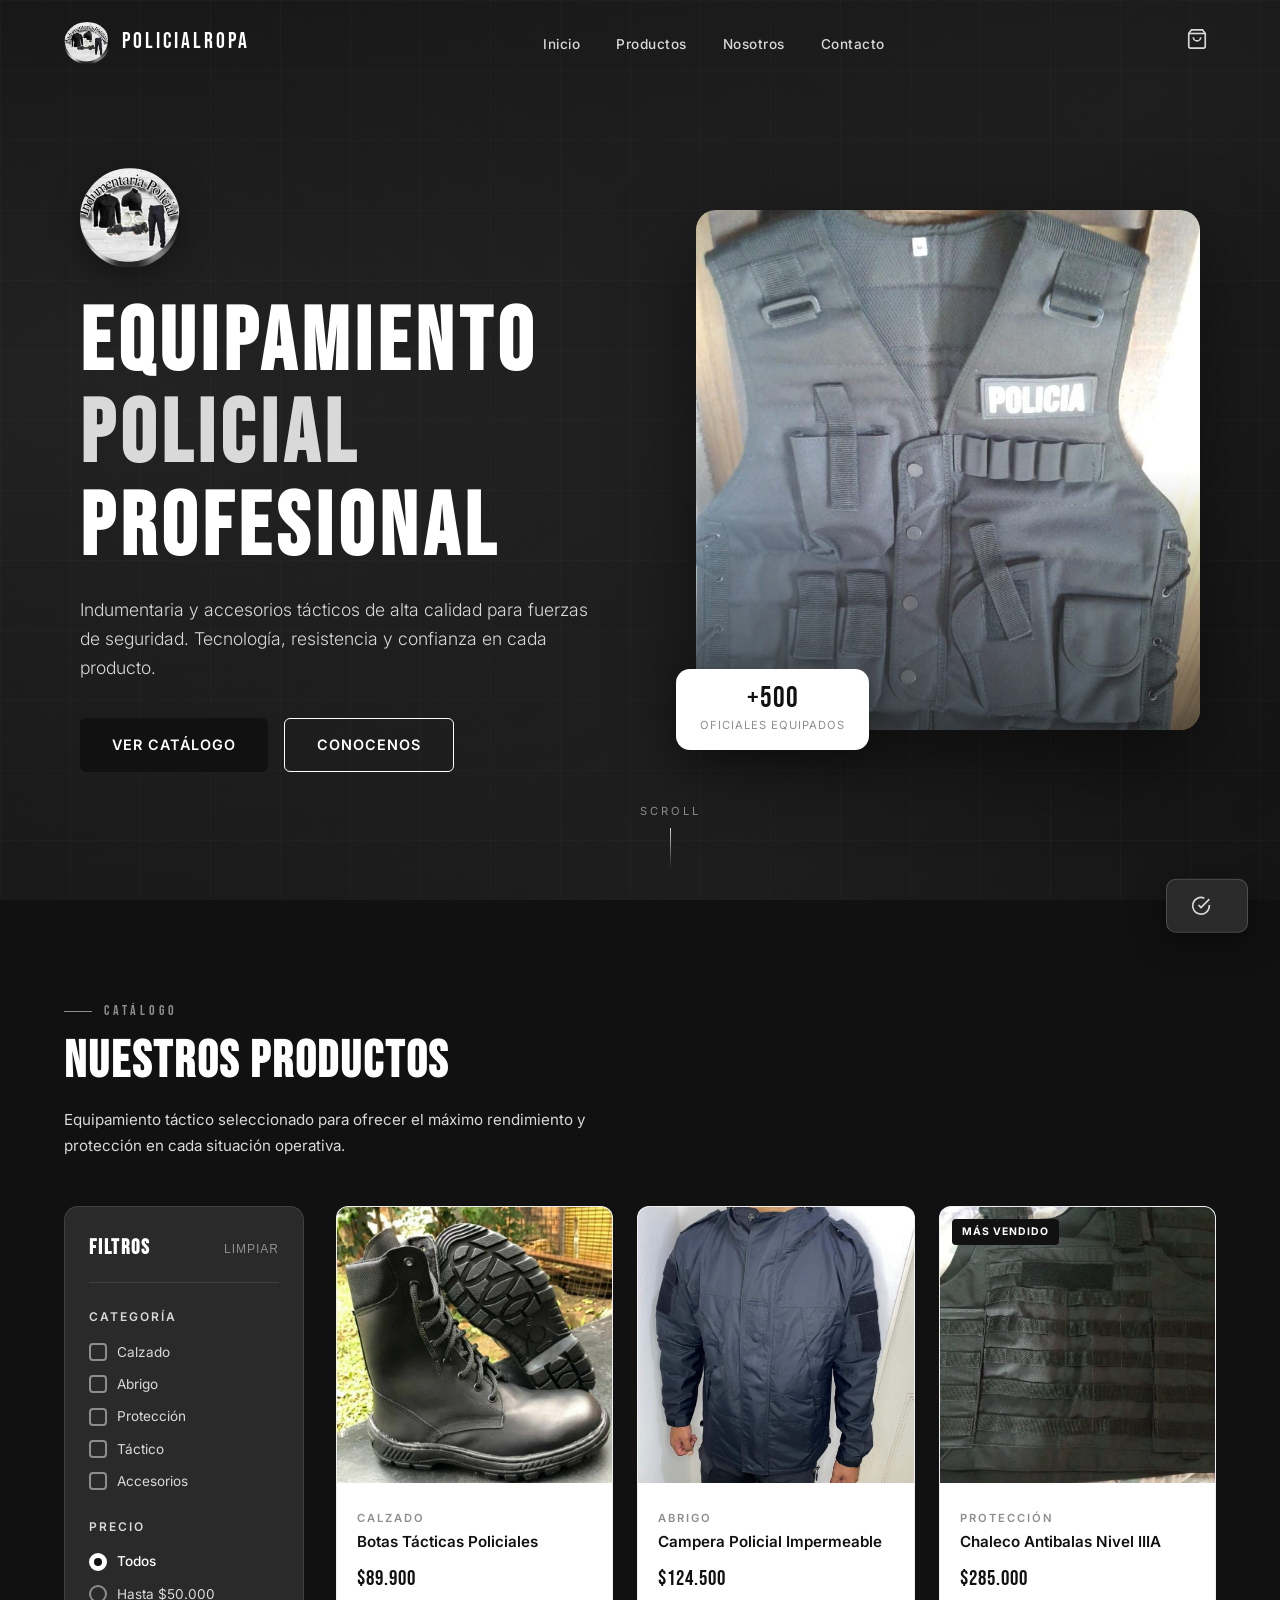
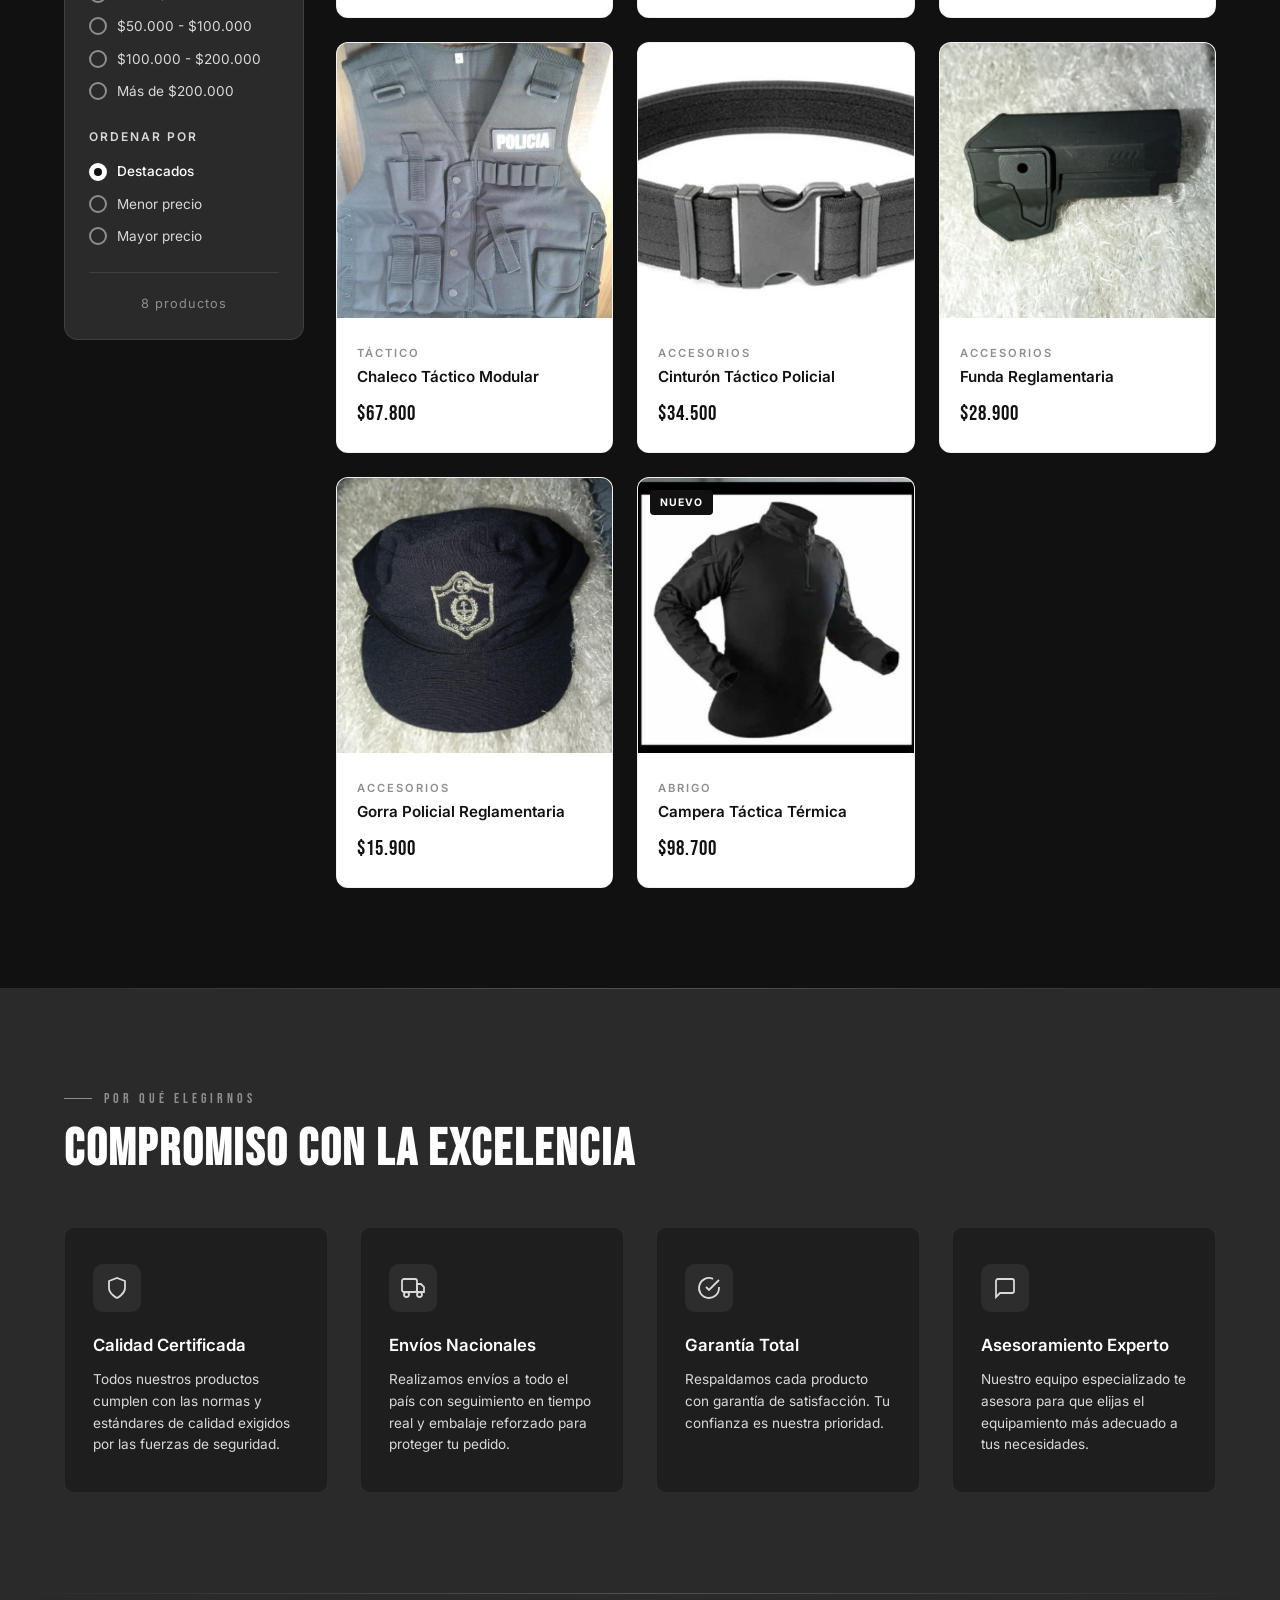
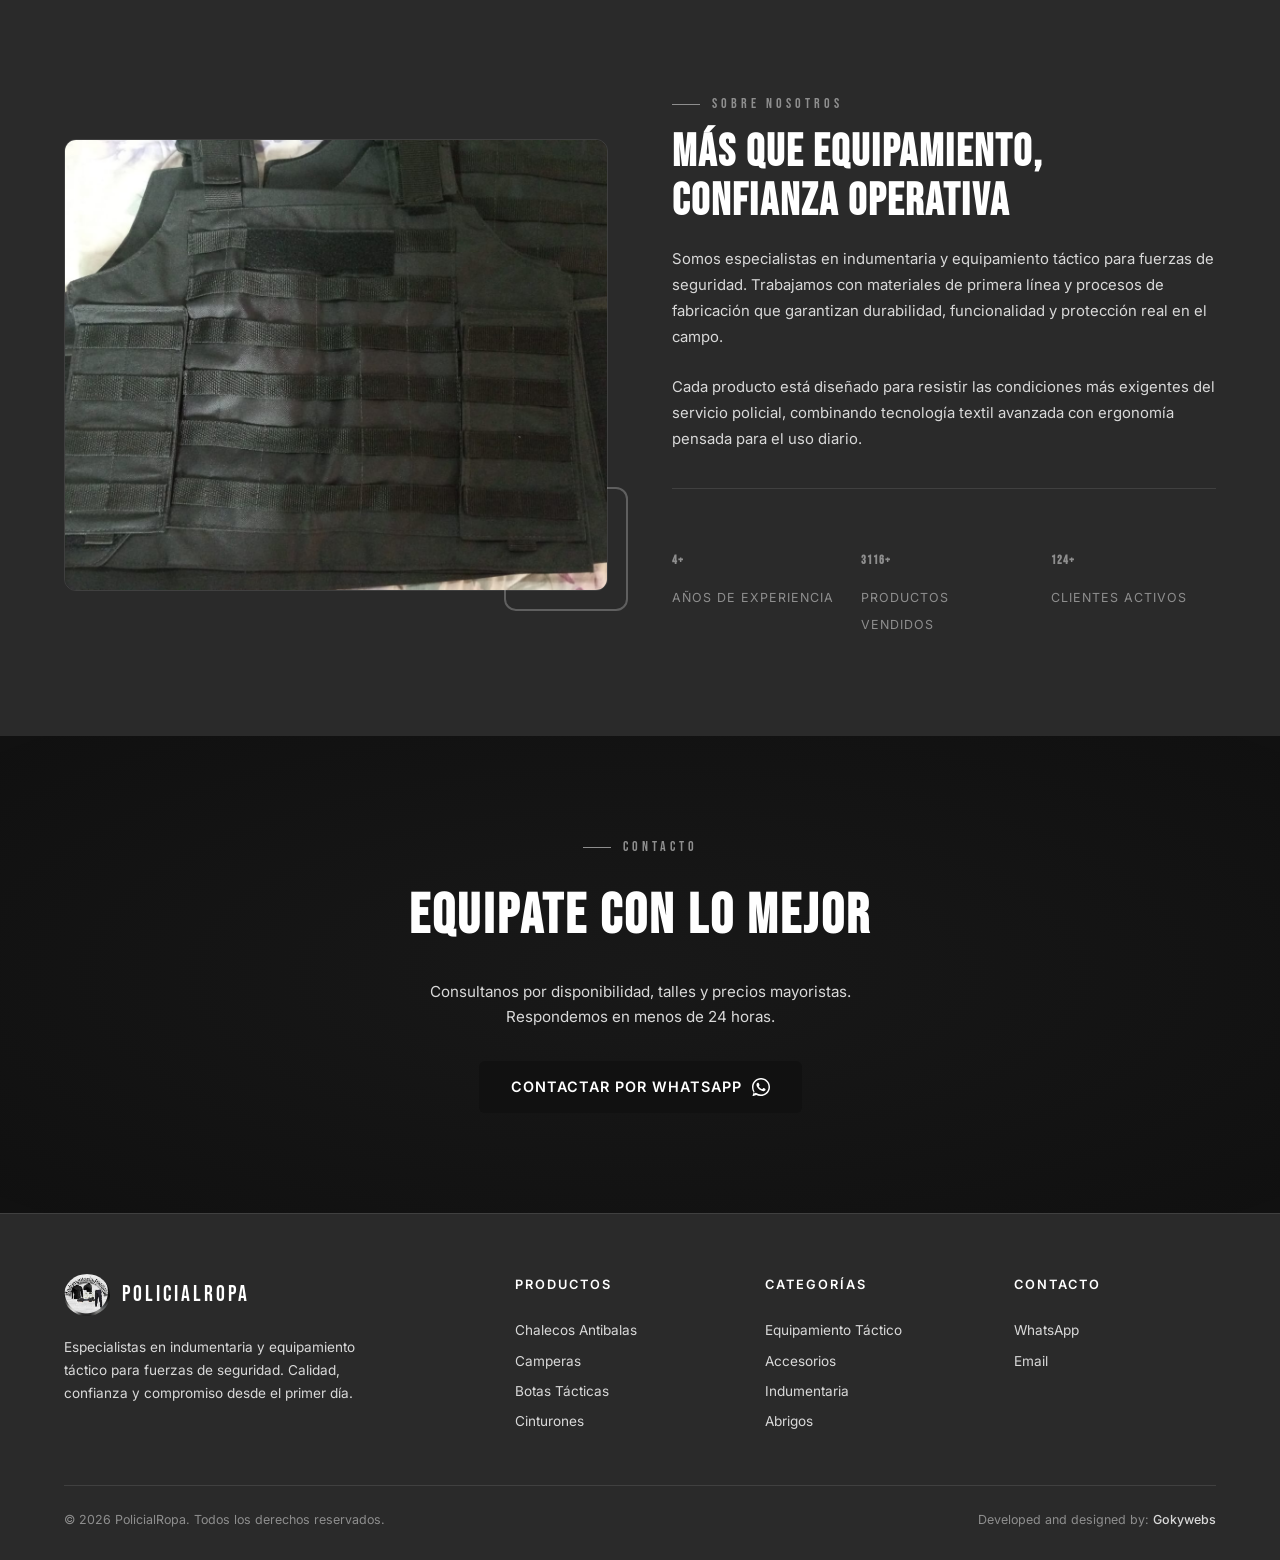
==== index.html @ df4959ad "first commit" ====
<!DOCTYPE html>
<html lang="es">
<head>
  <meta charset="UTF-8">
  <meta name="viewport" content="width=device-width, initial-scale=1.0">
  <meta name="description" content="Indumentaria policial y equipamiento táctico de alta calidad. Chalecos, camperas, botas, cinturones y accesorios para fuerzas de seguridad. Envíos a todo el país.">
  <meta name="keywords" content="indumentaria policial, equipamiento táctico, chaleco antibalas, campera policial, botas tácticas, uniforme policial, ropa policial, equipamiento de seguridad">
  <meta name="robots" content="index, follow">
  <meta property="og:title" content="PolicialRopa | Equipamiento Táctico Profesional">
  <meta property="og:description" content="Indumentaria y equipamiento táctico de alta calidad para fuerzas de seguridad. Chalecos, camperas, botas y accesorios.">
  <meta property="og:type" content="website">
  <meta property="og:image" content="images/logo.jpeg">
  <link rel="icon" type="image/jpeg" href="images/logo.jpeg">
  <title>PolicialRopa | Indumentaria y Equipamiento Táctico Policial</title>
  <link rel="stylesheet" href="css/styles.css">
  <script type="application/ld+json">
  {
    "@context": "https://schema.org",
    "@type": "Store",
    "name": "PolicialRopa",
    "description": "Venta de indumentaria policial y equipamiento táctico profesional",
    "url": "",
    "image": "images/logo.jpeg",
    "priceRange": "$$",
    "address": {
      "@type": "PostalAddress",
      "addressCountry": "AR"
    }
  }
  </script>
</head>
<body>

  <nav>
    <div class="container nav-inner">
      <a href="index.html" class="nav-logo">
        <img src="images/logo.jpeg" alt="PolicialRopa" width="42" height="42">
        <span>POLICIALROPA</span>
      </a>
      <ul class="nav-links">
        <li><a href="#inicio">Inicio</a></li>
        <li><a href="#productos">Productos</a></li>
        <li><a href="#nosotros">Nosotros</a></li>
        <li><a href="#contacto">Contacto</a></li>
      </ul>
      <div style="display:flex;align-items:center;gap:16px;">
        <div class="nav-cart">
          <svg viewBox="0 0 24 24"><path d="M6 2L3 6v14a2 2 0 002 2h14a2 2 0 002-2V6l-3-4z"/><line x1="3" y1="6" x2="21" y2="6"/><path d="M16 10a4 4 0 01-8 0"/></svg>
          <span class="cart-badge">0</span>
        </div>
        <div class="menu-toggle">
          <span></span>
          <span></span>
          <span></span>
        </div>
      </div>
    </div>
  </nav>

  <section class="hero" id="inicio">
    <div class="hero-bg"></div>
    <div class="hero-inner">
      <div class="hero-content">
        <div class="hero-logo">
          <img src="images/logo.jpeg" alt="PolicialRopa Logo" width="100" height="100">
        </div>
        <h1>EQUIPAMIENTO <span class="accent-text">POLICIAL</span><br>PROFESIONAL</h1>
        <p class="hero-sub">Indumentaria y accesorios tácticos de alta calidad para fuerzas de seguridad. Tecnología, resistencia y confianza en cada producto.</p>
        <div class="hero-cta">
          <a href="#productos" class="btn-primary">Ver Catálogo</a>
          <a href="#nosotros" class="btn-outline">Conocenos</a>
        </div>
      </div>
      <div class="hero-image">
        <div class="hero-image-frame">
          <img src="images/chaleco2.jpeg" alt="Equipamiento táctico policial - Chaleco táctico profesional" width="600" height="700">
          <div class="hero-image-overlay"></div>
        </div>
        <div class="hero-image-badge">
          <span class="badge-number">+500</span>
          <span class="badge-text">Oficiales equipados</span>
        </div>
      </div>
    </div>
    <div class="hero-scroll">
      <span>Scroll</span>
      <div class="scroll-line"></div>
    </div>
  </section>



  <section class="products" id="productos">
    <div class="container">
      <div class="products-header reveal">
        <div>
          <span class="section-label">Catálogo</span>
          <h2 class="section-title">NUESTROS PRODUCTOS</h2>
          <p class="section-desc">Equipamiento táctico seleccionado para ofrecer el máximo rendimiento y protección en cada situación operativa.</p>
        </div>
      </div>
      <div class="products-layout">
        <aside class="products-filters reveal">
          <div class="filters-header">
            <h3>Filtros</h3>
            <button class="filters-reset" id="filtersReset">Limpiar</button>
          </div>
          <div class="filter-group">
            <h4 class="filter-title">Categoría</h4>
            <div class="filter-options">
              <label class="filter-option">
                <input type="checkbox" name="category" value="Calzado">
                <span class="filter-check"></span>
                <span class="filter-label">Calzado</span>
              </label>
              <label class="filter-option">
                <input type="checkbox" name="category" value="Abrigo">
                <span class="filter-check"></span>
                <span class="filter-label">Abrigo</span>
              </label>
              <label class="filter-option">
                <input type="checkbox" name="category" value="Protección">
                <span class="filter-check"></span>
                <span class="filter-label">Protección</span>
              </label>
              <label class="filter-option">
                <input type="checkbox" name="category" value="Táctico">
                <span class="filter-check"></span>
                <span class="filter-label">Táctico</span>
              </label>
              <label class="filter-option">
                <input type="checkbox" name="category" value="Accesorios">
                <span class="filter-check"></span>
                <span class="filter-label">Accesorios</span>
              </label>
            </div>
          </div>
          <div class="filter-group">
            <h4 class="filter-title">Precio</h4>
            <div class="filter-options">
              <label class="filter-option">
                <input type="radio" name="price" value="all" checked>
                <span class="filter-check filter-check-radio"></span>
                <span class="filter-label">Todos</span>
              </label>
              <label class="filter-option">
                <input type="radio" name="price" value="0-50000">
                <span class="filter-check filter-check-radio"></span>
                <span class="filter-label">Hasta $50.000</span>
              </label>
              <label class="filter-option">
                <input type="radio" name="price" value="50000-100000">
                <span class="filter-check filter-check-radio"></span>
                <span class="filter-label">$50.000 - $100.000</span>
              </label>
              <label class="filter-option">
                <input type="radio" name="price" value="100000-200000">
                <span class="filter-check filter-check-radio"></span>
                <span class="filter-label">$100.000 - $200.000</span>
              </label>
              <label class="filter-option">
                <input type="radio" name="price" value="200000-999999">
                <span class="filter-check filter-check-radio"></span>
                <span class="filter-label">Más de $200.000</span>
              </label>
            </div>
          </div>
          <div class="filter-group">
            <h4 class="filter-title">Ordenar por</h4>
            <div class="filter-options">
              <label class="filter-option">
                <input type="radio" name="sort" value="default" checked>
                <span class="filter-check filter-check-radio"></span>
                <span class="filter-label">Destacados</span>
              </label>
              <label class="filter-option">
                <input type="radio" name="sort" value="price-asc">
                <span class="filter-check filter-check-radio"></span>
                <span class="filter-label">Menor precio</span>
              </label>
              <label class="filter-option">
                <input type="radio" name="sort" value="price-desc">
                <span class="filter-check filter-check-radio"></span>
                <span class="filter-label">Mayor precio</span>
              </label>
            </div>
          </div>
          <div class="filters-count">
            <span id="filtersCount">8 productos</span>
          </div>
        </aside>
      <div class="products-grid">

        <a href="productos/botas-tacticas.html" class="product-card reveal stagger-1" data-category="Calzado" data-price="89900">
          <div class="product-img">
            <img src="images/botas.jpeg" alt="Botas Tácticas Policiales" loading="lazy" width="400" height="400">
            <div class="product-overlay"><span class="btn-sm">Ver Detalle</span></div>
          </div>
          <div class="product-info">
            <span class="product-category">Calzado</span>
            <h3>Botas Tácticas Policiales</h3>
            <span class="product-price">$89.900</span>
          </div>
        </a>

        <a href="productos/campera-policial.html" class="product-card reveal stagger-2" data-category="Abrigo" data-price="124500">
          <div class="product-img">
            <img src="images/campera.jpeg" alt="Campera Policial Impermeable" loading="lazy" width="400" height="400">
            <div class="product-overlay"><span class="btn-sm">Ver Detalle</span></div>
          </div>
          <div class="product-info">
            <span class="product-category">Abrigo</span>
            <h3>Campera Policial Impermeable</h3>
            <span class="product-price">$124.500</span>
          </div>
        </a>

        <a href="productos/chaleco-antibalas.html" class="product-card reveal stagger-3" data-category="Protección" data-price="285000">
          <div class="product-img">
            <img src="images/chaleco.jpeg" alt="Chaleco Antibalas Nivel IIIA" loading="lazy" width="400" height="400">
            <span class="product-tag">Más vendido</span>
            <div class="product-overlay"><span class="btn-sm">Ver Detalle</span></div>
          </div>
          <div class="product-info">
            <span class="product-category">Protección</span>
            <h3>Chaleco Antibalas Nivel IIIA</h3>
            <span class="product-price">$285.000</span>
          </div>
        </a>

        <a href="productos/chaleco-tactico.html" class="product-card reveal stagger-4" data-category="Táctico" data-price="67800">
          <div class="product-img">
            <img src="images/chaleco2.jpeg" alt="Chaleco Táctico Modular" loading="lazy" width="400" height="400">
            <div class="product-overlay"><span class="btn-sm">Ver Detalle</span></div>
          </div>
          <div class="product-info">
            <span class="product-category">Táctico</span>
            <h3>Chaleco Táctico Modular</h3>
            <span class="product-price">$67.800</span>
          </div>
        </a>

        <a href="productos/cinturon-tactico.html" class="product-card reveal stagger-5" data-category="Accesorios" data-price="34500">
          <div class="product-img">
            <img src="images/cinturon.jpeg" alt="Cinturón Táctico Policial" loading="lazy" width="400" height="400">
            <div class="product-overlay"><span class="btn-sm">Ver Detalle</span></div>
          </div>
          <div class="product-info">
            <span class="product-category">Accesorios</span>
            <h3>Cinturón Táctico Policial</h3>
            <span class="product-price">$34.500</span>
          </div>
        </a>

        <a href="productos/funda-reglamentaria.html" class="product-card reveal stagger-6" data-category="Accesorios" data-price="28900">
          <div class="product-img">
            <img src="images/funda.jpeg" alt="Funda Reglamentaria" loading="lazy" width="400" height="400">
            <div class="product-overlay"><span class="btn-sm">Ver Detalle</span></div>
          </div>
          <div class="product-info">
            <span class="product-category">Accesorios</span>
            <h3>Funda Reglamentaria</h3>
            <span class="product-price">$28.900</span>
          </div>
        </a>

        <a href="productos/gorra-policial.html" class="product-card reveal stagger-7" data-category="Accesorios" data-price="15900">
          <div class="product-img">
            <img src="images/gorra.jpeg" alt="Gorra Policial Reglamentaria" loading="lazy" width="400" height="400">
            <div class="product-overlay"><span class="btn-sm">Ver Detalle</span></div>
          </div>
          <div class="product-info">
            <span class="product-category">Accesorios</span>
            <h3>Gorra Policial Reglamentaria</h3>
            <span class="product-price">$15.900</span>
          </div>
        </a>

        <a href="productos/campera-tactica.html" class="product-card reveal stagger-8" data-category="Abrigo" data-price="98700">
          <div class="product-img">
            <img src="images/otracampera.jpeg" alt="Campera Táctica Térmica" loading="lazy" width="400" height="400">
            <span class="product-tag">Nuevo</span>
            <div class="product-overlay"><span class="btn-sm">Ver Detalle</span></div>
          </div>
          <div class="product-info">
            <span class="product-category">Abrigo</span>
            <h3>Campera Táctica Térmica</h3>
            <span class="product-price">$98.700</span>
          </div>
        </a>

      </div>
      </div>
    </div>
  </section>
    <section class="features" id="beneficios">
    <div class="container">
      <div class="reveal">
        <span class="section-label">Por qué elegirnos</span>
        <h2 class="section-title">COMPROMISO CON LA EXCELENCIA</h2>
      </div>
      <div class="features-grid">
        <div class="feature-card reveal stagger-1">
          <div class="feature-icon">
            <svg viewBox="0 0 24 24"><path d="M12 22s8-4 8-10V5l-8-3-8 3v7c0 6 8 10 8 10z"/></svg>
          </div>
          <h3>Calidad Certificada</h3>
          <p>Todos nuestros productos cumplen con las normas y estándares de calidad exigidos por las fuerzas de seguridad.</p>
        </div>
        <div class="feature-card reveal stagger-2">
          <div class="feature-icon">
            <svg viewBox="0 0 24 24"><rect x="1" y="3" width="15" height="13" rx="2"/><polygon points="16 8 20 8 23 11 23 16 16 16 16 8"/><circle cx="5.5" cy="18.5" r="2.5"/><circle cx="18.5" cy="18.5" r="2.5"/></svg>
          </div>
          <h3>Envíos Nacionales</h3>
          <p>Realizamos envíos a todo el país con seguimiento en tiempo real y embalaje reforzado para proteger tu pedido.</p>
        </div>
        <div class="feature-card reveal stagger-3">
          <div class="feature-icon">
            <svg viewBox="0 0 24 24"><path d="M22 11.08V12a10 10 0 11-5.93-9.14"/><polyline points="22 4 12 14.01 9 11.01"/></svg>
          </div>
          <h3>Garantía Total</h3>
          <p>Respaldamos cada producto con garantía de satisfacción. Tu confianza es nuestra prioridad.</p>
        </div>
        <div class="feature-card reveal stagger-4">
          <div class="feature-icon">
            <svg viewBox="0 0 24 24"><path d="M21 15a2 2 0 01-2 2H7l-4 4V5a2 2 0 012-2h14a2 2 0 012 2z"/></svg>
          </div>
          <h3>Asesoramiento Experto</h3>
          <p>Nuestro equipo especializado te asesora para que elijas el equipamiento más adecuado a tus necesidades.</p>
        </div>
      </div>
    </div>
  </section>

  <section class="about" id="nosotros">
    <div class="container">
      <div class="about-grid">
        <div class="about-visual reveal from-left">
          <div class="about-visual-inner">
            <img src="images/chaleco.jpeg" alt="Equipamiento táctico profesional" loading="lazy" width="600" height="450">
          </div>
        </div>
        <div class="about-content reveal from-right">
          <span class="section-label">Sobre nosotros</span>
          <h2>MÁS QUE EQUIPAMIENTO,<br>CONFIANZA OPERATIVA</h2>
          <p>Somos especialistas en indumentaria y equipamiento táctico para fuerzas de seguridad. Trabajamos con materiales de primera línea y procesos de fabricación que garantizan durabilidad, funcionalidad y protección real en el campo.</p>
          <p>Cada producto está diseñado para resistir las condiciones más exigentes del servicio policial, combinando tecnología textil avanzada con ergonomía pensada para el uso diario.</p>
          <div class="about-stats">
            <div class="stat-item">
              <h4><span class="counter" data-target="12" data-suffix="+">0</span></h4>
              <span>Años de experiencia</span>
            </div>
            <div class="stat-item">
              <h4><span class="counter" data-target="8500" data-suffix="+">0</span></h4>
              <span>Productos vendidos</span>
            </div>
            <div class="stat-item">
              <h4><span class="counter" data-target="340" data-suffix="+">0</span></h4>
              <span>Clientes activos</span>
            </div>
          </div>
        </div>
      </div>
    </div>
  </section>

  <section class="cta-section" id="contacto">
    <div class="container">
      <div class="cta-inner reveal from-scale">
        <span class="section-label" style="justify-content:center;">Contacto</span>
        <h2>EQUIPATE CON LO MEJOR</h2>
        <p>Consultanos por disponibilidad, talles y precios mayoristas. Respondemos en menos de 24 horas.</p>
        <a href="https://wa.me/5491100000000?text=Hola%2C%20quiero%20consultar%20por%20productos%20de%20indumentaria%20policial" target="_blank" rel="noopener" class="btn-primary">
          Contactar por WhatsApp
          <svg width="18" height="18" viewBox="0 0 24 24" fill="currentColor"><path d="M17.472 14.382c-.297-.149-1.758-.867-2.03-.967-.273-.099-.471-.148-.67.15-.197.297-.767.966-.94 1.164-.173.199-.347.223-.644.075-.297-.15-1.255-.463-2.39-1.475-.883-.788-1.48-1.761-1.653-2.059-.173-.297-.018-.458.13-.606.134-.133.298-.347.446-.52.149-.174.198-.298.298-.497.099-.198.05-.371-.025-.52-.075-.149-.669-1.612-.916-2.207-.242-.579-.487-.5-.669-.51-.173-.008-.371-.01-.57-.01-.198 0-.52.074-.792.372-.272.297-1.04 1.016-1.04 2.479 0 1.462 1.065 2.875 1.213 3.074.149.198 2.096 3.2 5.077 4.487.709.306 1.262.489 1.694.625.712.227 1.36.195 1.871.118.571-.085 1.758-.719 2.006-1.413.248-.694.248-1.289.173-1.413-.074-.124-.272-.198-.57-.347z"/><path d="M12 0C5.373 0 0 5.373 0 12c0 2.625.846 5.059 2.284 7.034L.789 23.492a.5.5 0 00.611.611l4.458-1.495A11.945 11.945 0 0012 24c6.627 0 12-5.373 12-12S18.627 0 12 0zm0 22c-2.319 0-4.476-.697-6.282-1.89l-.44-.298-2.85.955.955-2.85-.298-.44A9.953 9.953 0 012 12C2 6.486 6.486 2 12 2s10 4.486 10 10-4.486 10-10 10z"/></svg>
        </a>
      </div>
    </div>
  </section>

  <footer>
    <div class="container">
      <div class="footer-grid">
        <div class="footer-brand">
          <a href="index.html" class="nav-logo">
            <img src="images/logo.jpeg" alt="PolicialRopa" width="42" height="42">
            <span>POLICIALROPA</span>
          </a>
          <p>Especialistas en indumentaria y equipamiento táctico para fuerzas de seguridad. Calidad, confianza y compromiso desde el primer día.</p>
        </div>
        <div class="footer-col">
          <h4>Productos</h4>
          <a href="productos/chaleco-antibalas.html">Chalecos Antibalas</a>
          <a href="productos/campera-policial.html">Camperas</a>
          <a href="productos/botas-tacticas.html">Botas Tácticas</a>
          <a href="productos/cinturon-tactico.html">Cinturones</a>
        </div>
        <div class="footer-col">
          <h4>Categorías</h4>
          <a href="productos/chaleco-tactico.html">Equipamiento Táctico</a>
          <a href="productos/funda-reglamentaria.html">Accesorios</a>
          <a href="productos/gorra-policial.html">Indumentaria</a>
          <a href="productos/campera-tactica.html">Abrigos</a>
        </div>
        <div class="footer-col">
          <h4>Contacto</h4>
          <a href="https://wa.me/5491100000000" target="_blank" rel="noopener">WhatsApp</a>
          <a href="mailto:info@policialropa.com">Email</a>
        </div>
      </div>
      <div class="footer-bottom">
        <p>&copy; 2026 PolicialRopa. Todos los derechos reservados.</p>
        <p>Developed and designed by: <a href="https://gokywebs.net" target="_blank" rel="noopener">Gokywebs</a></p>
      </div>
    </div>
  </footer>

  <div class="cart-overlay"></div>
  <div class="cart-drawer">
    <div class="cart-header">
      <h3>Mi Carrito</h3>
      <button class="cart-close">✕</button>
    </div>
    <div class="cart-items"></div>
    <div class="cart-footer">
      <div class="cart-total">
        <span>Total</span>
        <strong>$0</strong>
      </div>
      <button class="btn-primary cart-checkout">Finalizar Compra</button>
    </div>
  </div>

  <div class="toast">
    <svg viewBox="0 0 24 24"><path d="M22 11.08V12a10 10 0 11-5.93-9.14"/><polyline points="22 4 12 14.01 9 11.01"/></svg>
    <span></span>
  </div>

  <script src="js/main.js"></script>
</body>
</html>
---- css/styles.css ----
@import url('https://fonts.googleapis.com/css2?family=Bebas+Neue&family=Inter:wght@300;400;500;600;700&display=swap');

* {
  margin: 0;
  padding: 0;
  box-sizing: border-box;
}

:root {
  --bg-primary: #111111;
  --bg-secondary: #2A2A2A;
  --bg-tertiary: #1a1a1a;
  --bg-card: #FFFFFF;
  --accent: #111111;
  --accent-hover: #8E8E8E;
  --accent-dark: #333333;
  --navy: #1a1a1a;
  --navy-light: #333333;
  --text-primary: #FFFFFF;
  --text-secondary: #D9D9D9;
  --text-muted: #8E8E8E;
  --text-dark: #111111;
  --border: rgba(255, 255, 255, 0.1);
  --glow: 0 8px 32px rgba(0, 0, 0, 0.35);
  --transition: 0.5s cubic-bezier(0.16, 1, 0.3, 1);
}

html {
  scroll-behavior: smooth;
}

body {
  font-family: 'Inter', -apple-system, BlinkMacSystemFont, sans-serif;
  background: var(--bg-primary);
  color: var(--text-primary);
  overflow-x: hidden;
  line-height: 1.65;
  -webkit-font-smoothing: antialiased;
}

a {
  text-decoration: none;
  color: inherit;
  transition: color 0.3s;
}

img {
  max-width: 100%;
  display: block;
}

ul {
  list-style: none;
}

.container {
  width: 90%;
  max-width: 1280px;
  margin: 0 auto;
}

.section-label {
  font-family: 'Bebas Neue', sans-serif;
  font-size: 0.85rem;
  letter-spacing: 4px;
  color: var(--text-muted);
  text-transform: uppercase;
  margin-bottom: 0.75rem;
  display: flex;
  align-items: center;
  gap: 12px;
}

.section-label::before {
  content: '';
  width: 28px;
  height: 1px;
  background: var(--text-muted);
}

.section-title {
  font-family: 'Bebas Neue', sans-serif;
  font-size: clamp(2rem, 5vw, 3.2rem);
  letter-spacing: 2px;
  line-height: 1.1;
  margin-bottom: 1rem;
}

.section-desc {
  color: var(--text-secondary);
  max-width: 560px;
  font-size: 0.95rem;
  line-height: 1.7;
}

.btn-primary {
  display: inline-flex;
  align-items: center;
  gap: 10px;
  background: #111111;
  color: #FFFFFF;
  font-weight: 600;
  font-size: 0.9rem;
  padding: 14px 32px;
  border: none;
  border-radius: 6px;
  cursor: pointer;
  transition: var(--transition);
  position: relative;
  overflow: hidden;
  text-transform: uppercase;
  letter-spacing: 1px;
  font-family: 'Inter', sans-serif;
}

.btn-primary::after {
  content: '';
  position: absolute;
  inset: 0;
  background: linear-gradient(120deg, transparent 30%, rgba(255, 255, 255, 0.2) 50%, transparent 70%);
  transform: translateX(-100%);
  transition: transform 0.6s;
}

.btn-primary:hover {
  background: #8E8E8E;
  transform: translateY(-2px);
  box-shadow: 0 8px 25px rgba(0, 0, 0, 0.3);
}

.btn-primary:hover::after {
  transform: translateX(100%);
}

.btn-outline {
  display: inline-flex;
  align-items: center;
  gap: 10px;
  background: transparent;
  color: #FFFFFF;
  font-weight: 600;
  font-size: 0.9rem;
  padding: 14px 32px;
  border: 1.5px solid #FFFFFF;
  border-radius: 6px;
  cursor: pointer;
  transition: var(--transition);
  text-transform: uppercase;
  letter-spacing: 1px;
  font-family: 'Inter', sans-serif;
}

.btn-outline:hover {
  background: rgba(255, 255, 255, 0.12);
  transform: translateY(-2px);
}

nav {
  position: fixed;
  top: 0;
  left: 0;
  width: 100%;
  z-index: 1000;
  padding: 20px 0;
  transition: all 0.4s ease;
}

nav.scrolled {
  background: rgba(17, 17, 17, 0.95);
  backdrop-filter: blur(20px);
  -webkit-backdrop-filter: blur(20px);
  padding: 12px 0;
  border-bottom: 1px solid var(--border);
}

.nav-inner {
  display: flex;
  align-items: center;
  justify-content: space-between;
}

.nav-logo {
  display: flex;
  align-items: center;
  gap: 12px;
}

.nav-logo img {
  height: 42px;
  width: auto;
  border-radius: 50%;
}

.nav-logo span {
  font-family: 'Bebas Neue', sans-serif;
  font-size: 1.4rem;
  letter-spacing: 3px;
  color: var(--text-primary);
}

.nav-links {
  display: flex;
  align-items: center;
  gap: 36px;
}

.nav-links a {
  font-size: 0.85rem;
  font-weight: 500;
  letter-spacing: 0.5px;
  color: var(--text-secondary);
  transition: color 0.3s;
  position: relative;
}

.nav-links a::after {
  content: '';
  position: absolute;
  bottom: -4px;
  left: 0;
  width: 0;
  height: 1.5px;
  background: #FFFFFF;
  transition: width 0.3s;
}

.nav-links a:hover {
  color: var(--text-primary);
}

.nav-links a:hover::after {
  width: 100%;
}

.nav-cart {
  position: relative;
  cursor: pointer;
  padding: 8px;
  transition: transform 0.3s;
}

.nav-cart:hover {
  transform: scale(1.1);
}

.nav-cart svg {
  width: 22px;
  height: 22px;
  stroke: var(--text-secondary);
  fill: none;
  stroke-width: 1.8;
  transition: stroke 0.3s;
}

.nav-cart:hover svg {
  stroke: #FFFFFF;
}

.cart-badge {
  position: absolute;
  top: 2px;
  right: 0;
  width: 18px;
  height: 18px;
  background: #D9D9D9;
  color: #111111;
  font-size: 0.65rem;
  font-weight: 700;
  border-radius: 50%;
  display: flex;
  align-items: center;
  justify-content: center;
  transform: scale(0);
  transition: transform 0.3s cubic-bezier(0.34, 1.56, 0.64, 1);
}

.cart-badge.visible {
  transform: scale(1);
}

.menu-toggle {
  display: none;
  flex-direction: column;
  gap: 5px;
  cursor: pointer;
  padding: 8px;
  z-index: 1001;
}

.menu-toggle span {
  width: 24px;
  height: 2px;
  background: var(--text-primary);
  transition: all 0.3s;
  border-radius: 2px;
}

.menu-toggle.active span:nth-child(1) {
  transform: rotate(45deg) translate(5px, 5px);
}

.menu-toggle.active span:nth-child(2) {
  opacity: 0;
}

.menu-toggle.active span:nth-child(3) {
  transform: rotate(-45deg) translate(5px, -5px);
}

.hero {
  position: relative;
  min-height: 100vh;
  display: flex;
  align-items: center;
  justify-content: center;
  overflow: hidden;
}

.hero-bg {
  position: absolute;
  inset: 0;
  z-index: 0;
}

.hero-bg::before {
  content: '';
  position: absolute;
  width: 160%;
  height: 160%;
  top: -30%;
  left: -30%;
  background:
    radial-gradient(ellipse at 25% 45%, rgba(42, 42, 42, 0.7) 0%, transparent 55%),
    radial-gradient(ellipse at 75% 25%, rgba(142, 142, 142, 0.1) 0%, transparent 45%),
    radial-gradient(ellipse at 55% 85%, rgba(42, 42, 42, 0.5) 0%, transparent 50%),
    radial-gradient(ellipse at 10% 90%, rgba(142, 142, 142, 0.06) 0%, transparent 40%);
  animation: meshFloat 25s ease-in-out infinite;
}

.hero-bg::after {
  content: '';
  position: absolute;
  inset: 0;
  background-image:
    linear-gradient(rgba(255, 255, 255, 0.02) 1px, transparent 1px),
    linear-gradient(90deg, rgba(255, 255, 255, 0.02) 1px, transparent 1px);
  background-size: 70px 70px;
}

@keyframes meshFloat {
  0%, 100% { transform: translate(0, 0) rotate(0deg); }
  25% { transform: translate(2%, -2%) rotate(0.5deg); }
  50% { transform: translate(-1%, 1.5%) rotate(-0.3deg); }
  75% { transform: translate(1.5%, -1%) rotate(0.4deg); }
}

.hero-inner {
  position: relative;
  z-index: 2;
  display: flex;
  align-items: center;
  justify-content: space-between;
  gap: 60px;
  max-width: 1200px;
  width: 100%;
  padding: 120px 40px 80px;
}

.hero-content {
  flex: 1;
  text-align: left;
}

.hero-logo {
  width: 100px;
  height: 100px;
  margin: 0 0 30px;
  border-radius: 50%;
  overflow: hidden;
  box-shadow: var(--glow);
  opacity: 0;
  transform: scale(0.8);
  animation: heroLogoIn 0.8s 0.3s cubic-bezier(0.16, 1, 0.3, 1) forwards;
}

.hero-logo img {
  width: 100%;
  height: 100%;
  object-fit: cover;
}

@keyframes heroLogoIn {
  to { opacity: 1; transform: scale(1); }
}

.hero h1 {
  font-family: 'Bebas Neue', sans-serif;
  font-size: clamp(2.8rem, 8vw, 5.5rem);
  letter-spacing: 6px;
  line-height: 1.05;
  margin-bottom: 20px;
  opacity: 0;
  transform: translateY(40px);
  animation: heroTextIn 0.8s 0.6s cubic-bezier(0.16, 1, 0.3, 1) forwards;
}

.hero-image {
  flex: 0 0 45%;
  position: relative;
  opacity: 0;
  transform: translateX(60px);
  animation: heroImageIn 1s 0.8s cubic-bezier(0.16, 1, 0.3, 1) forwards;
}

.hero-image-frame {
  position: relative;
  border-radius: 20px;
  overflow: hidden;
  box-shadow: 0 30px 80px rgba(0, 0, 0, 0.5);
}

.hero-image-frame img {
  width: 100%;
  height: 520px;
  object-fit: cover;
  display: block;
  transition: transform 0.6s cubic-bezier(0.16, 1, 0.3, 1);
}

.hero-image-frame:hover img {
  transform: scale(1.05);
}

.hero-image-overlay {
  position: absolute;
  inset: 0;
  background: linear-gradient(180deg, transparent 50%, rgba(17, 17, 17, 0.6) 100%);
  pointer-events: none;
}

.hero-image-badge {
  position: absolute;
  bottom: -20px;
  left: -20px;
  background: #FFFFFF;
  color: #111111;
  padding: 16px 24px;
  border-radius: 14px;
  box-shadow: 0 10px 40px rgba(0, 0, 0, 0.3);
  display: flex;
  flex-direction: column;
  align-items: center;
  gap: 2px;
  opacity: 0;
  transform: translateY(20px);
  animation: heroTextIn 0.6s 1.4s cubic-bezier(0.16, 1, 0.3, 1) forwards;
}

.hero-image-badge .badge-number {
  font-family: 'Bebas Neue', sans-serif;
  font-size: 1.8rem;
  letter-spacing: 1px;
  line-height: 1;
}

.hero-image-badge .badge-text {
  font-size: 0.7rem;
  text-transform: uppercase;
  letter-spacing: 1px;
  color: #8E8E8E;
}

@keyframes heroImageIn {
  to { opacity: 1; transform: translateX(0); }
}

.hero h1 .accent-text {
  color: #D9D9D9;
}

@keyframes heroTextIn {
  to { opacity: 1; transform: translateY(0); }
}

.hero-sub {
  font-size: clamp(0.9rem, 2vw, 1.1rem);
  color: var(--text-secondary);
  max-width: 520px;
  margin: 0 0 36px;
  font-weight: 300;
  opacity: 0;
  transform: translateY(30px);
  animation: heroTextIn 0.8s 0.9s cubic-bezier(0.16, 1, 0.3, 1) forwards;
}

.hero-cta {
  display: flex;
  gap: 16px;
  justify-content: flex-start;
  flex-wrap: wrap;
  opacity: 0;
  transform: translateY(30px);
  animation: heroTextIn 0.8s 1.2s cubic-bezier(0.16, 1, 0.3, 1) forwards;
}

.hero-scroll {
  position: absolute;
  bottom: 32px;
  left: 50%;
  transform: translateX(-50%);
  display: flex;
  flex-direction: column;
  align-items: center;
  gap: 8px;
  opacity: 0;
  animation: heroTextIn 0.8s 1.6s cubic-bezier(0.16, 1, 0.3, 1) forwards;
}

.hero-scroll span {
  font-size: 0.7rem;
  letter-spacing: 3px;
  text-transform: uppercase;
  color: var(--text-muted);
}

.hero-scroll .scroll-line {
  width: 1px;
  height: 40px;
  background: linear-gradient(to bottom, #D9D9D9, transparent);
  animation: scrollPulse 2s ease-in-out infinite;
}

@keyframes scrollPulse {
  0%, 100% { opacity: 0.3; transform: scaleY(0.6); }
  50% { opacity: 1; transform: scaleY(1); }
}

.features {
  padding: 100px 0;
  background: var(--bg-secondary);
  position: relative;
}

.features::before {
  content: '';
  position: absolute;
  top: 0;
  left: 0;
  right: 0;
  height: 1px;
  background: linear-gradient(90deg, transparent, rgba(142, 142, 142, 0.4), transparent);
}

.features-grid {
  display: grid;
  grid-template-columns: repeat(4, 1fr);
  gap: 32px;
  margin-top: 48px;
}

.feature-card {
  padding: 36px 28px;
  background: #1e1e1e;
  border: 1px solid rgba(255, 255, 255, 0.06);
  border-radius: 10px;
  transition: var(--transition);
  position: relative;
  overflow: hidden;
}

.feature-card::before {
  content: '';
  position: absolute;
  top: 0;
  left: 0;
  right: 0;
  height: 2px;
  background: linear-gradient(90deg, transparent, #D9D9D9, transparent);
  opacity: 0;
  transition: opacity 0.4s;
}

.feature-card:hover {
  transform: translateY(-6px);
  border-color: rgba(255, 255, 255, 0.12);
  box-shadow: var(--glow);
}

.feature-card:hover::before {
  opacity: 1;
}

.feature-icon {
  width: 48px;
  height: 48px;
  display: flex;
  align-items: center;
  justify-content: center;
  background: rgba(217, 217, 217, 0.08);
  border-radius: 10px;
  margin-bottom: 20px;
}

.feature-icon svg {
  width: 24px;
  height: 24px;
  stroke: #D9D9D9;
  fill: none;
  stroke-width: 1.8;
}

.feature-card h3 {
  font-size: 1.05rem;
  font-weight: 600;
  margin-bottom: 10px;
}

.feature-card p {
  color: var(--text-secondary);
  font-size: 0.85rem;
  line-height: 1.6;
}

.products {
  padding: 100px 0;
  position: relative;
}

.products-header {
  display: flex;
  justify-content: space-between;
  align-items: flex-end;
  margin-bottom: 48px;
  flex-wrap: wrap;
  gap: 20px;
}

.products-layout {
  display: flex;
  gap: 32px;
  align-items: flex-start;
}

.products-filters {
  flex: 0 0 240px;
  background: var(--bg-secondary);
  border: 1px solid var(--border);
  border-radius: 14px;
  padding: 24px;
  position: sticky;
  top: 100px;
}

.filters-header {
  display: flex;
  justify-content: space-between;
  align-items: center;
  margin-bottom: 24px;
  padding-bottom: 16px;
  border-bottom: 1px solid var(--border);
}

.filters-header h3 {
  font-family: 'Bebas Neue', sans-serif;
  font-size: 1.3rem;
  letter-spacing: 2px;
}

.filters-reset {
  background: none;
  border: none;
  color: #8E8E8E;
  font-size: 0.75rem;
  cursor: pointer;
  text-transform: uppercase;
  letter-spacing: 1px;
  transition: color 0.3s;
}

.filters-reset:hover {
  color: #FFFFFF;
}

.filter-group {
  margin-bottom: 24px;
}

.filter-group:last-of-type {
  margin-bottom: 0;
}

.filter-title {
  font-size: 0.75rem;
  text-transform: uppercase;
  letter-spacing: 2px;
  color: #D9D9D9;
  margin-bottom: 14px;
  font-weight: 600;
}

.filter-options {
  display: flex;
  flex-direction: column;
  gap: 10px;
}

.filter-option {
  display: flex;
  align-items: center;
  gap: 10px;
  cursor: pointer;
  position: relative;
}

.filter-option input {
  position: absolute;
  opacity: 0;
  width: 0;
  height: 0;
}

.filter-check {
  width: 18px;
  height: 18px;
  border: 2px solid #8E8E8E;
  border-radius: 4px;
  flex-shrink: 0;
  transition: all 0.2s;
  position: relative;
}

.filter-check-radio {
  border-radius: 50%;
}

.filter-option input:checked ~ .filter-check {
  background: #FFFFFF;
  border-color: #FFFFFF;
}

.filter-option input:checked ~ .filter-check::after {
  content: '';
  position: absolute;
  top: 50%;
  left: 50%;
  transform: translate(-50%, -50%);
  width: 8px;
  height: 8px;
  background: #111111;
  border-radius: 2px;
}

.filter-option input:checked ~ .filter-check-radio::after {
  border-radius: 50%;
  width: 8px;
  height: 8px;
}

.filter-option:hover .filter-check {
  border-color: #D9D9D9;
}

.filter-label {
  font-size: 0.85rem;
  color: #D9D9D9;
  transition: color 0.2s;
}

.filter-option:hover .filter-label {
  color: #FFFFFF;
}

.filter-option input:checked ~ .filter-label {
  color: #FFFFFF;
  font-weight: 500;
}

.filters-count {
  margin-top: 24px;
  padding-top: 16px;
  border-top: 1px solid var(--border);
  text-align: center;
}

.filters-count span {
  font-size: 0.8rem;
  color: #8E8E8E;
  letter-spacing: 1px;
}

.product-card.filter-hidden {
  display: none;
}

.products-grid {
  display: grid;
  grid-template-columns: repeat(3, 1fr);
  gap: 24px;
  flex: 1;
  min-width: 0;
}

.product-card {
  background: #FFFFFF;
  border: 1px solid rgba(0, 0, 0, 0.06);
  border-radius: 12px;
  overflow: hidden;
  transition: var(--transition);
  cursor: pointer;
  position: relative;
}

.product-card:hover {
  transform: translateY(-8px);
  border-color: rgba(0, 0, 0, 0.12);
  box-shadow: 0 16px 48px rgba(0, 0, 0, 0.25);
}

.product-img {
  position: relative;
  overflow: hidden;
  aspect-ratio: 1 / 1;
  background: #f0f0f0;
}

.product-img img {
  width: 100%;
  height: 100%;
  object-fit: cover;
  transition: transform 0.6s cubic-bezier(0.16, 1, 0.3, 1);
}

.product-card:hover .product-img img {
  transform: scale(1.08);
}

.product-tag {
  position: absolute;
  top: 12px;
  left: 12px;
  background: #111111;
  color: #FFFFFF;
  font-size: 0.65rem;
  font-weight: 700;
  padding: 4px 10px;
  border-radius: 4px;
  letter-spacing: 1px;
  text-transform: uppercase;
  z-index: 2;
}

.product-overlay {
  position: absolute;
  inset: 0;
  background: linear-gradient(to top, rgba(17, 17, 17, 0.7), transparent 50%);
  opacity: 0;
  transition: opacity 0.4s;
  display: flex;
  align-items: flex-end;
  justify-content: center;
  padding-bottom: 20px;
}

.product-card:hover .product-overlay {
  opacity: 1;
}

.product-overlay .btn-sm {
  background: #FFFFFF;
  color: #111111;
  font-size: 0.75rem;
  font-weight: 600;
  padding: 8px 20px;
  border: none;
  border-radius: 4px;
  cursor: pointer;
  text-transform: uppercase;
  letter-spacing: 1px;
  transition: background 0.3s;
}

.product-overlay .btn-sm:hover {
  background: #D9D9D9;
}

.product-info {
  padding: 20px;
}

.product-category {
  font-size: 0.7rem;
  color: #8E8E8E;
  text-transform: uppercase;
  letter-spacing: 2px;
  font-weight: 600;
  margin-bottom: 6px;
}

.product-info h3 {
  font-size: 0.95rem;
  font-weight: 600;
  margin-bottom: 8px;
  color: #111111;
  transition: color 0.3s;
}

.product-card:hover .product-info h3 {
  color: #8E8E8E;
}

.product-price {
  font-family: 'Bebas Neue', sans-serif;
  font-size: 1.3rem;
  color: #111111;
  letter-spacing: 1px;
}

.about {
  padding: 100px 0;
  background: var(--bg-secondary);
  position: relative;
  overflow: hidden;
}

.about::before {
  content: '';
  position: absolute;
  top: 0;
  left: 0;
  right: 0;
  height: 1px;
  background: linear-gradient(90deg, transparent, rgba(142, 142, 142, 0.4), transparent);
}

.about-grid {
  display: grid;
  grid-template-columns: 1fr 1fr;
  gap: 64px;
  align-items: center;
}

.about-visual {
  position: relative;
}

.about-visual-inner {
  position: relative;
  border-radius: 12px;
  overflow: hidden;
  border: 1px solid var(--border);
}

.about-visual-inner img {
  width: 100%;
  aspect-ratio: 4 / 3;
  object-fit: cover;
}

.about-visual::after {
  content: '';
  position: absolute;
  width: 120px;
  height: 120px;
  border: 2px solid #D9D9D9;
  border-radius: 12px;
  bottom: -20px;
  right: -20px;
  z-index: -1;
  opacity: 0.3;
}

.about-content h2 {
  font-family: 'Bebas Neue', sans-serif;
  font-size: clamp(2rem, 4vw, 2.8rem);
  letter-spacing: 2px;
  margin-bottom: 20px;
  line-height: 1.1;
}

.about-content p {
  color: var(--text-secondary);
  margin-bottom: 24px;
  font-size: 0.93rem;
  line-height: 1.75;
}

.about-stats {
  display: grid;
  grid-template-columns: repeat(3, 1fr);
  gap: 24px;
  margin-top: 36px;
  padding-top: 36px;
  border-top: 1px solid var(--border);
}

.stat-item h4 {
  font-family: 'Bebas Neue', sans-serif;
  font-size: 2.2rem;
  color: #FFFFFF;
  letter-spacing: 1px;
}

.stat-item span {
  font-size: 0.78rem;
  color: var(--text-muted);
  text-transform: uppercase;
  letter-spacing: 1px;
}

.cta-section {
  padding: 100px 0;
  text-align: center;
  position: relative;
  overflow: hidden;
}

.cta-section::before {
  content: '';
  position: absolute;
  width: 200%;
  height: 200%;
  top: -50%;
  left: -50%;
  background:
    radial-gradient(ellipse at 50% 50%, rgba(142, 142, 142, 0.06) 0%, transparent 50%);
  animation: meshFloat 20s ease-in-out infinite;
}

.cta-inner {
  position: relative;
  z-index: 2;
}

.cta-section h2 {
  font-family: 'Bebas Neue', sans-serif;
  font-size: clamp(2rem, 5vw, 3.5rem);
  letter-spacing: 3px;
  margin-bottom: 16px;
}

.cta-section p {
  color: var(--text-secondary);
  max-width: 480px;
  margin: 0 auto 32px;
  font-size: 0.95rem;
}

footer {
  padding: 60px 0 30px;
  background: var(--bg-secondary);
  border-top: 1px solid var(--border);
}

.footer-grid {
  display: grid;
  grid-template-columns: 2fr 1fr 1fr 1fr;
  gap: 48px;
  margin-bottom: 48px;
}

.footer-brand {
  display: flex;
  flex-direction: column;
  gap: 16px;
}

.footer-brand .nav-logo {
  margin-bottom: 4px;
}

.footer-brand p {
  color: var(--text-secondary);
  font-size: 0.85rem;
  line-height: 1.7;
  max-width: 320px;
}

.footer-col h4 {
  font-size: 0.8rem;
  text-transform: uppercase;
  letter-spacing: 2px;
  margin-bottom: 20px;
  color: var(--text-primary);
  font-weight: 600;
}

.footer-col a {
  display: block;
  color: var(--text-secondary);
  font-size: 0.85rem;
  padding: 4px 0;
  transition: all 0.3s;
}

.footer-col a:hover {
  color: #FFFFFF;
  transform: translateX(4px);
}

.footer-bottom {
  display: flex;
  justify-content: space-between;
  align-items: center;
  padding-top: 24px;
  border-top: 1px solid var(--border);
  flex-wrap: wrap;
  gap: 12px;
}

.footer-bottom p {
  color: var(--text-muted);
  font-size: 0.78rem;
}

.footer-bottom a {
  color: #D9D9D9;
  font-weight: 500;
  transition: opacity 0.3s;
}

.footer-bottom a:hover {
  opacity: 0.8;
}

.cart-drawer {
  position: fixed;
  top: 0;
  right: 0;
  width: 420px;
  max-width: 90vw;
  height: 100vh;
  background: var(--bg-secondary);
  border-left: 1px solid var(--border);
  z-index: 2000;
  transform: translateX(100%);
  transition: transform 0.5s cubic-bezier(0.16, 1, 0.3, 1);
  display: flex;
  flex-direction: column;
}

.cart-drawer.open {
  transform: translateX(0);
}

.cart-overlay {
  position: fixed;
  inset: 0;
  background: rgba(0, 0, 0, 0.6);
  z-index: 1999;
  opacity: 0;
  visibility: hidden;
  transition: all 0.4s;
  backdrop-filter: blur(4px);
}

.cart-overlay.open {
  opacity: 1;
  visibility: visible;
}

.cart-header {
  display: flex;
  justify-content: space-between;
  align-items: center;
  padding: 24px;
  border-bottom: 1px solid var(--border);
}

.cart-header h3 {
  font-family: 'Bebas Neue', sans-serif;
  font-size: 1.4rem;
  letter-spacing: 2px;
}

.cart-close {
  width: 36px;
  height: 36px;
  display: flex;
  align-items: center;
  justify-content: center;
  background: rgba(255, 255, 255, 0.05);
  border: none;
  border-radius: 8px;
  cursor: pointer;
  color: var(--text-secondary);
  font-size: 1.2rem;
  transition: all 0.3s;
}

.cart-close:hover {
  background: rgba(255, 255, 255, 0.1);
  color: var(--text-primary);
}

.cart-items {
  flex: 1;
  overflow-y: auto;
  padding: 16px 24px;
}

.cart-item {
  display: flex;
  gap: 16px;
  padding: 16px 0;
  border-bottom: 1px solid var(--border);
  align-items: center;
}

.cart-item img {
  width: 70px;
  height: 70px;
  object-fit: cover;
  border-radius: 8px;
  background: var(--bg-tertiary);
}

.cart-item-info {
  flex: 1;
}

.cart-item-info h4 {
  font-size: 0.88rem;
  font-weight: 500;
  margin-bottom: 4px;
}

.cart-item-info .cart-item-price {
  color: #FFFFFF;
  font-weight: 600;
  font-size: 0.85rem;
}

.cart-item-qty {
  display: flex;
  align-items: center;
  gap: 8px;
  margin-top: 8px;
}

.cart-item-qty button {
  width: 26px;
  height: 26px;
  display: flex;
  align-items: center;
  justify-content: center;
  background: rgba(255, 255, 255, 0.06);
  border: 1px solid var(--border);
  border-radius: 4px;
  color: var(--text-primary);
  cursor: pointer;
  font-size: 0.85rem;
  transition: background 0.3s;
}

.cart-item-qty button:hover {
  background: rgba(255, 255, 255, 0.12);
}

.cart-item-qty span {
  font-size: 0.85rem;
  min-width: 20px;
  text-align: center;
}

.cart-item-remove {
  background: none;
  border: none;
  color: var(--text-muted);
  cursor: pointer;
  font-size: 1.1rem;
  padding: 4px;
  transition: color 0.3s;
}

.cart-item-remove:hover {
  color: #ef4444;
}

.cart-empty {
  text-align: center;
  padding: 40px 0;
  color: var(--text-muted);
  font-size: 0.9rem;
}

.cart-footer {
  padding: 24px;
  border-top: 1px solid var(--border);
}

.cart-total {
  display: flex;
  justify-content: space-between;
  align-items: center;
  margin-bottom: 20px;
}

.cart-total span {
  font-size: 0.9rem;
  color: var(--text-secondary);
}

.cart-total strong {
  font-family: 'Bebas Neue', sans-serif;
  font-size: 1.5rem;
  color: #FFFFFF;
  letter-spacing: 1px;
}

.cart-footer .btn-primary {
  width: 100%;
  justify-content: center;
}

.product-detail {
  padding: 140px 0 80px;
}

.product-detail-grid {
  display: grid;
  grid-template-columns: 1fr 1fr;
  gap: 64px;
  align-items: start;
}

.detail-image {
  position: relative;
  border-radius: 12px;
  overflow: hidden;
  background: var(--bg-card);
  border: 1px solid var(--border);
}

.detail-image img {
  width: 100%;
  aspect-ratio: 1 / 1;
  object-fit: cover;
  transition: transform 0.6s cubic-bezier(0.16, 1, 0.3, 1);
}

.detail-image:hover img {
  transform: scale(1.05);
}

.detail-info {
  padding-top: 20px;
}

.detail-breadcrumb {
  font-size: 0.78rem;
  color: var(--text-muted);
  margin-bottom: 20px;
  display: flex;
  align-items: center;
  gap: 8px;
}

.detail-breadcrumb a {
  color: var(--text-secondary);
  transition: color 0.3s;
}

.detail-breadcrumb a:hover {
  color: #FFFFFF;
}

.detail-breadcrumb svg {
  width: 12px;
  height: 12px;
  stroke: var(--text-muted);
  fill: none;
}

.detail-category {
  font-size: 0.72rem;
  color: #8E8E8E;
  text-transform: uppercase;
  letter-spacing: 3px;
  font-weight: 600;
  margin-bottom: 10px;
}

.detail-info h1 {
  font-family: 'Bebas Neue', sans-serif;
  font-size: clamp(2rem, 4vw, 2.8rem);
  letter-spacing: 2px;
  line-height: 1.1;
  margin-bottom: 16px;
}

.detail-price {
  font-family: 'Bebas Neue', sans-serif;
  font-size: 2rem;
  color: #FFFFFF;
  letter-spacing: 1px;
  margin-bottom: 24px;
}

.detail-desc {
  color: var(--text-secondary);
  font-size: 0.93rem;
  line-height: 1.75;
  margin-bottom: 28px;
}

.detail-features {
  margin-bottom: 32px;
}

.detail-features h3 {
  font-size: 0.85rem;
  text-transform: uppercase;
  letter-spacing: 2px;
  margin-bottom: 16px;
  font-weight: 600;
}

.detail-features ul {
  display: grid;
  gap: 10px;
}

.detail-features li {
  display: flex;
  align-items: center;
  gap: 10px;
  font-size: 0.88rem;
  color: var(--text-secondary);
}

.detail-features li::before {
  content: '';
  width: 6px;
  height: 6px;
  background: #D9D9D9;
  border-radius: 50%;
  flex-shrink: 0;
}

.detail-actions {
  display: flex;
  gap: 12px;
  margin-top: 8px;
  flex-wrap: wrap;
}

.detail-actions .btn-primary,
.detail-actions .btn-outline {
  flex: 1;
  justify-content: center;
  min-width: 180px;
}

.related-products {
  padding: 80px 0;
  border-top: 1px solid var(--border);
}

.related-products h2 {
  font-family: 'Bebas Neue', sans-serif;
  font-size: 1.8rem;
  letter-spacing: 2px;
  margin-bottom: 36px;
}

.related-grid {
  display: grid;
  grid-template-columns: repeat(4, 1fr);
  gap: 24px;
}

.toast {
  position: fixed;
  bottom: 32px;
  right: 32px;
  background: #2A2A2A;
  border: 1px solid rgba(217, 217, 217, 0.2);
  border-radius: 10px;
  padding: 16px 24px;
  display: flex;
  align-items: center;
  gap: 12px;
  z-index: 3000;
  transform: translateY(120%);
  transition: transform 0.5s cubic-bezier(0.16, 1, 0.3, 1);
  box-shadow: 0 8px 32px rgba(0, 0, 0, 0.5);
}

.toast.show {
  transform: translateY(0);
}

.toast svg {
  width: 20px;
  height: 20px;
  stroke: #D9D9D9;
  fill: none;
  stroke-width: 2;
  flex-shrink: 0;
}

.toast span {
  font-size: 0.85rem;
  font-weight: 500;
}

.reveal {
  opacity: 0;
  transform: translateY(50px);
  transition: opacity 0.8s cubic-bezier(0.16, 1, 0.3, 1), transform 0.8s cubic-bezier(0.16, 1, 0.3, 1);
}

.reveal.from-left {
  transform: translateX(-50px);
}

.reveal.from-right {
  transform: translateX(50px);
}

.reveal.from-scale {
  transform: scale(0.9);
}

.reveal.visible {
  opacity: 1;
  transform: translate(0) scale(1);
}

.stagger-1 { transition-delay: 0.05s; }
.stagger-2 { transition-delay: 0.1s; }
.stagger-3 { transition-delay: 0.15s; }
.stagger-4 { transition-delay: 0.2s; }
.stagger-5 { transition-delay: 0.25s; }
.stagger-6 { transition-delay: 0.3s; }
.stagger-7 { transition-delay: 0.35s; }
.stagger-8 { transition-delay: 0.4s; }

@media (max-width: 1024px) {
  .hero-inner {
    flex-direction: column;
    text-align: center;
    gap: 40px;
  }

  .hero-content {
    text-align: center;
  }

  .hero-logo {
    margin: 0 auto 30px;
  }

  .hero-sub {
    margin: 0 auto 36px;
  }

  .hero-cta {
    justify-content: center;
  }

  .hero-image {
    flex: 0 0 auto;
    max-width: 480px;
  }

  .hero-image-frame img {
    height: 400px;
  }

  .features-grid {
    grid-template-columns: repeat(2, 1fr);
  }

  .products-filters {
    flex: 0 0 200px;
  }

  .products-grid {
    grid-template-columns: repeat(2, 1fr);
  }

  .about-grid {
    grid-template-columns: 1fr;
    gap: 40px;
  }

  .footer-grid {
    grid-template-columns: 1fr 1fr;
    gap: 32px;
  }

  .product-detail-grid {
    grid-template-columns: 1fr;
    gap: 40px;
  }

  .related-grid {
    grid-template-columns: repeat(2, 1fr);
  }
}

@media (max-width: 768px) {
  .nav-links {
    position: fixed;
    top: 0;
    right: 0;
    width: 280px;
    height: 100vh;
    background: var(--bg-secondary);
    flex-direction: column;
    justify-content: center;
    gap: 28px;
    transform: translateX(100%);
    transition: transform 0.4s cubic-bezier(0.16, 1, 0.3, 1);
    border-left: 1px solid var(--border);
  }

  .nav-links.open {
    transform: translateX(0);
  }

  .nav-links a {
    font-size: 1.1rem;
  }

  .menu-toggle {
    display: flex;
  }

  .features-grid {
    grid-template-columns: 1fr;
  }

  .products-layout {
    flex-direction: column;
  }

  .products-filters {
    flex: none;
    width: 100%;
    position: static;
    display: grid;
    grid-template-columns: repeat(3, 1fr);
    gap: 16px;
  }

  .filters-header {
    grid-column: 1 / -1;
    margin-bottom: 0;
  }

  .filters-count {
    grid-column: 1 / -1;
  }

  .products-grid {
    grid-template-columns: 1fr;
    max-width: 380px;
    margin: 0 auto;
  }

  .about-stats {
    grid-template-columns: repeat(3, 1fr);
    gap: 16px;
  }

  .footer-grid {
    grid-template-columns: 1fr;
    gap: 28px;
  }

  .footer-bottom {
    flex-direction: column;
    text-align: center;
  }

  .detail-actions {
    flex-direction: column;
  }

  .related-grid {
    grid-template-columns: 1fr;
    max-width: 380px;
    margin: 0 auto;
  }

  .hero-inner {
    flex-direction: column;
    text-align: center;
    padding: 120px 20px 80px;
    gap: 40px;
  }

  .hero-content {
    text-align: center;
  }

  .hero-logo {
    margin: 0 auto 30px;
  }

  .hero-sub {
    margin: 0 auto 36px;
  }

  .hero-cta {
    justify-content: center;
  }

  .hero-image {
    flex: 0 0 auto;
    width: 100%;
    max-width: 400px;
  }

  .hero-image-frame img {
    height: 360px;
  }

  .hero-image-badge {
    bottom: -16px;
    left: 50%;
    transform: translateX(-50%);
  }
}

@media (max-width: 480px) {
  .hero h1 {
    font-size: 2.4rem;
    letter-spacing: 3px;
  }

  .hero-sub {
    font-size: 0.88rem;
  }

  .section-title {
    font-size: 1.8rem;
  }

  .about-stats {
    grid-template-columns: 1fr;
    text-align: center;
  }
}
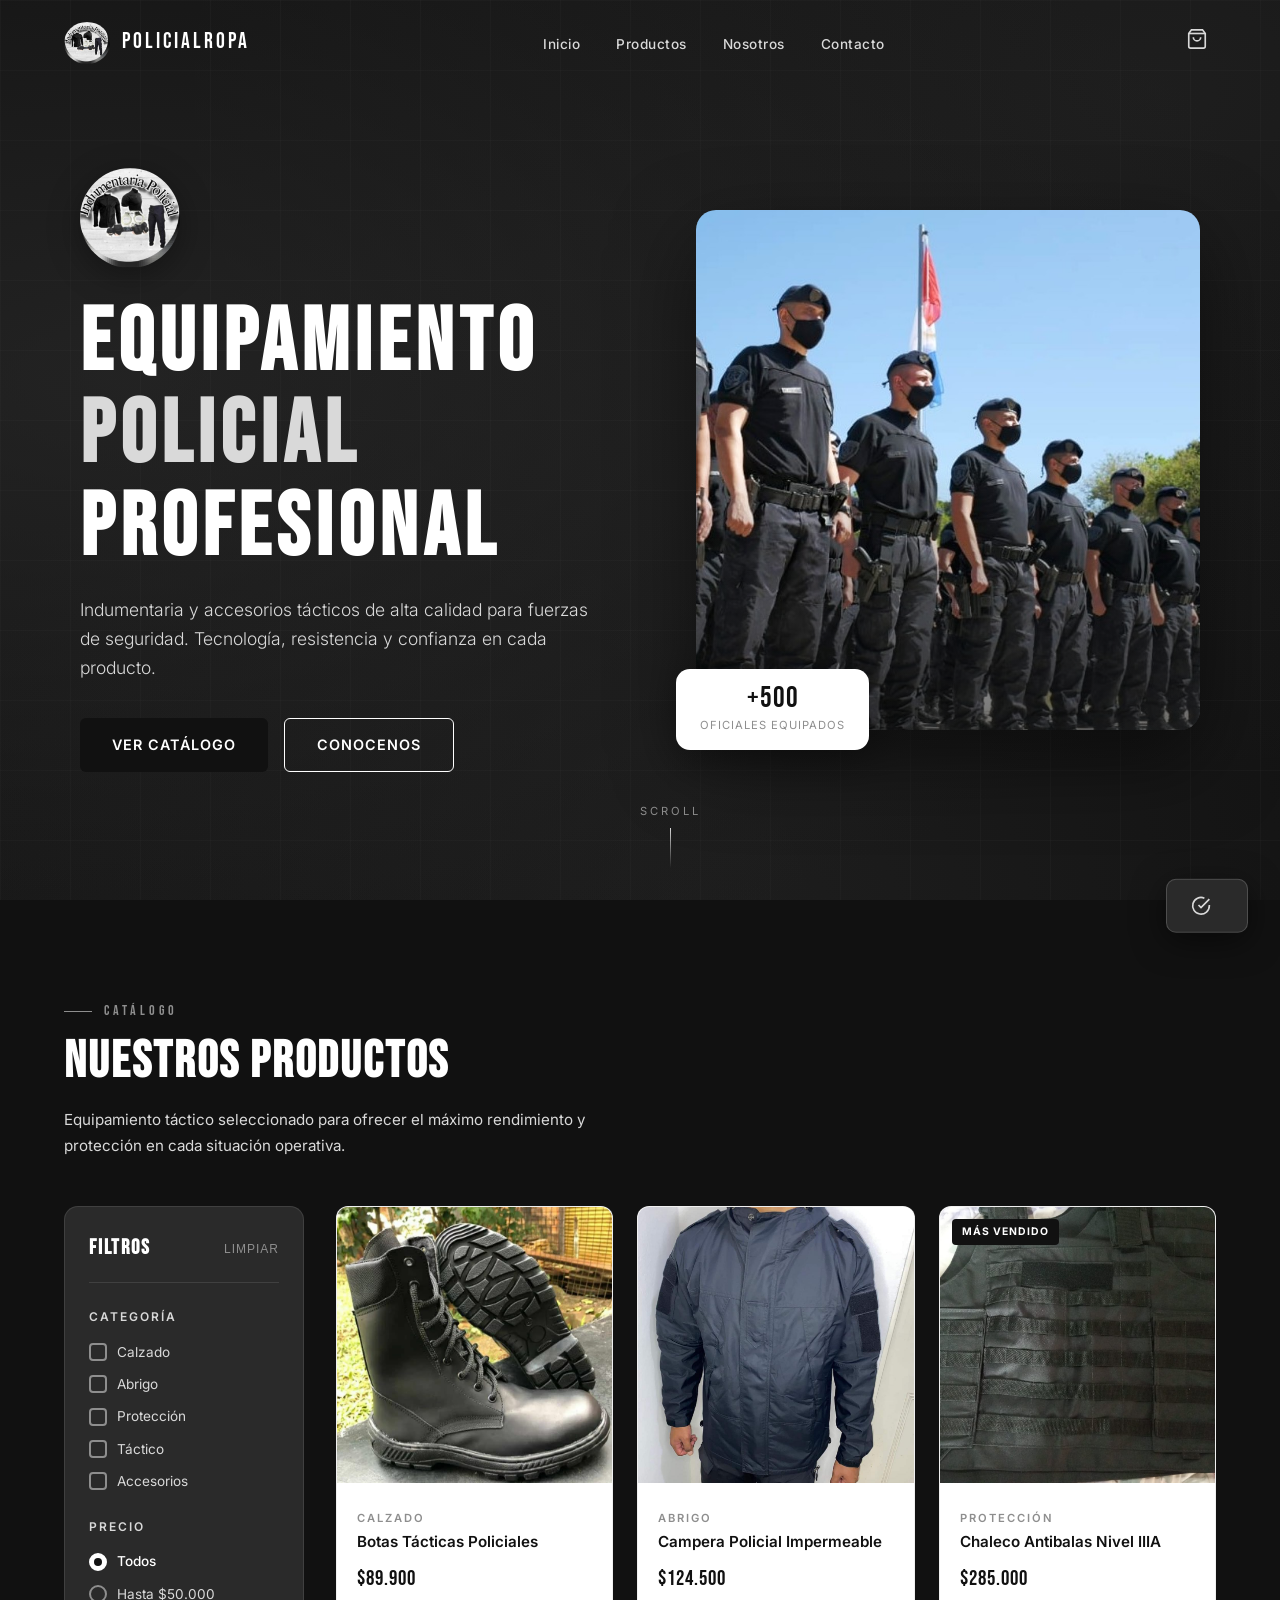
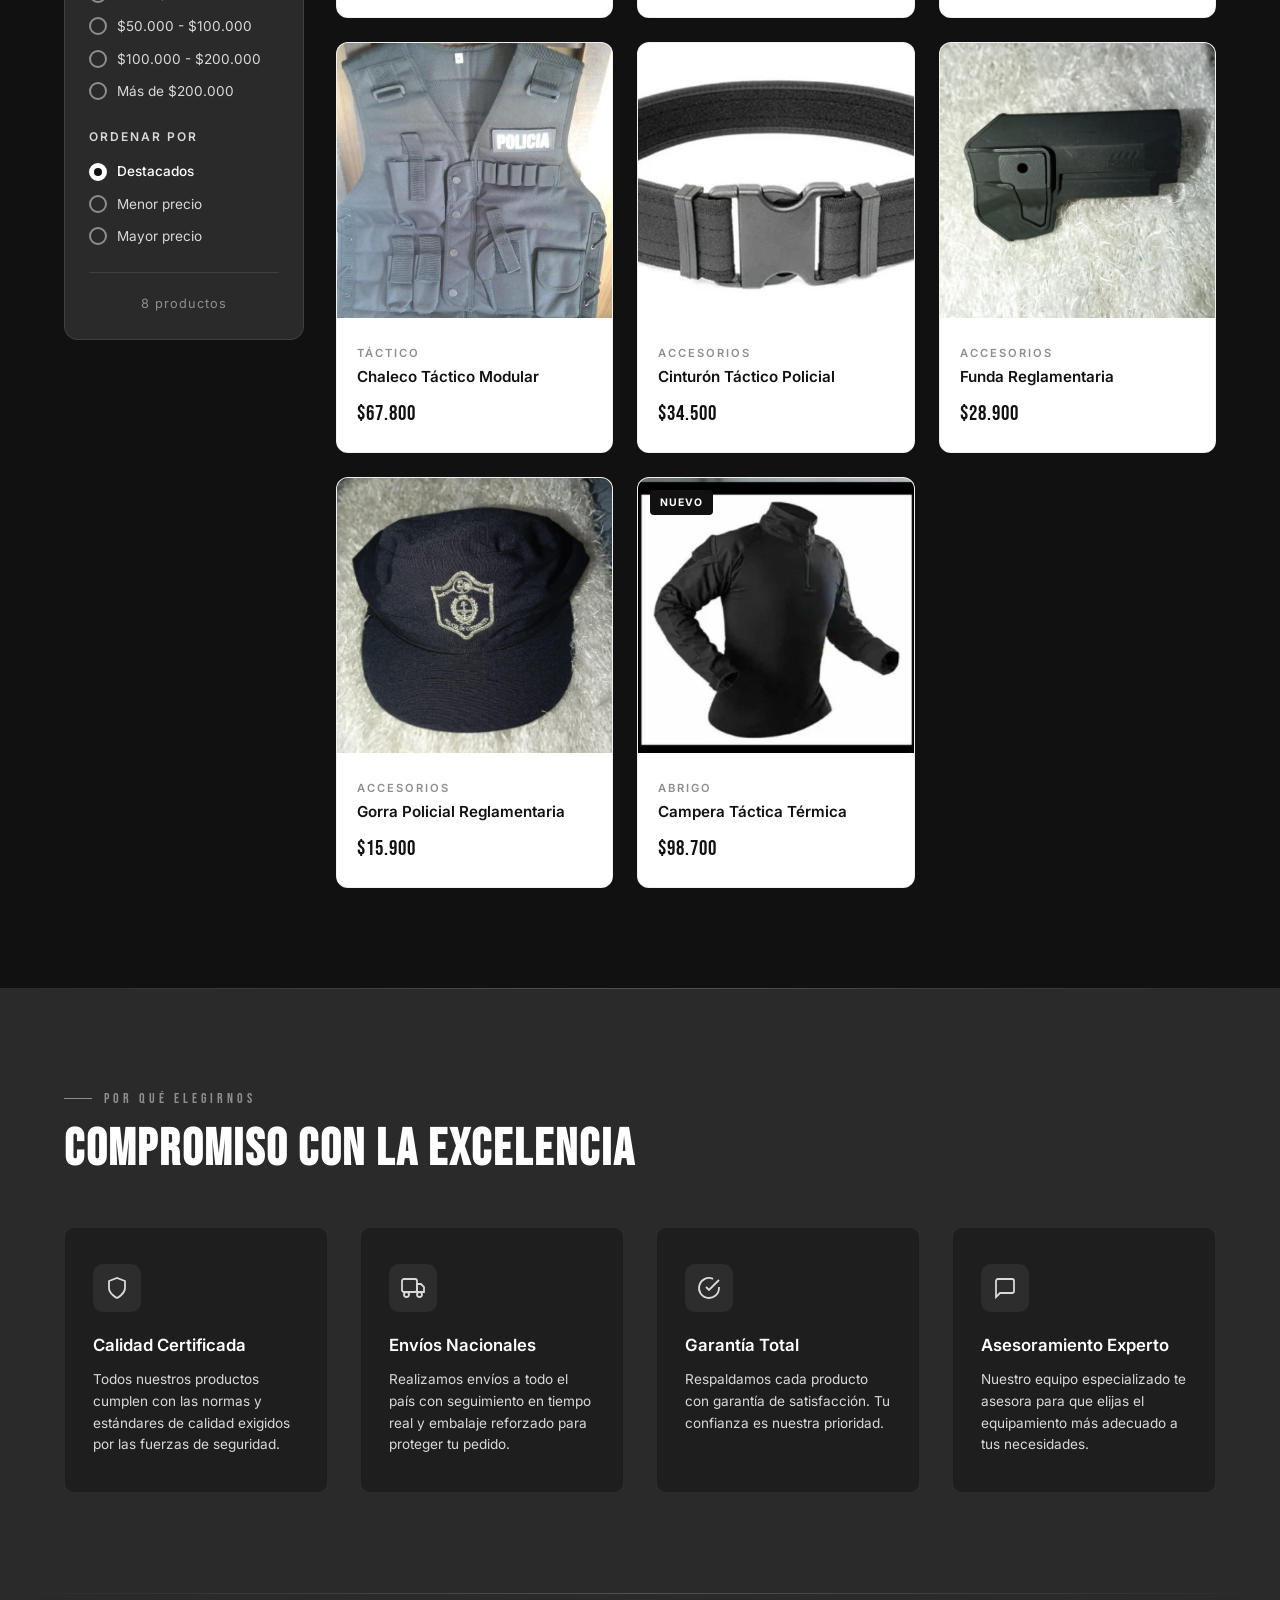
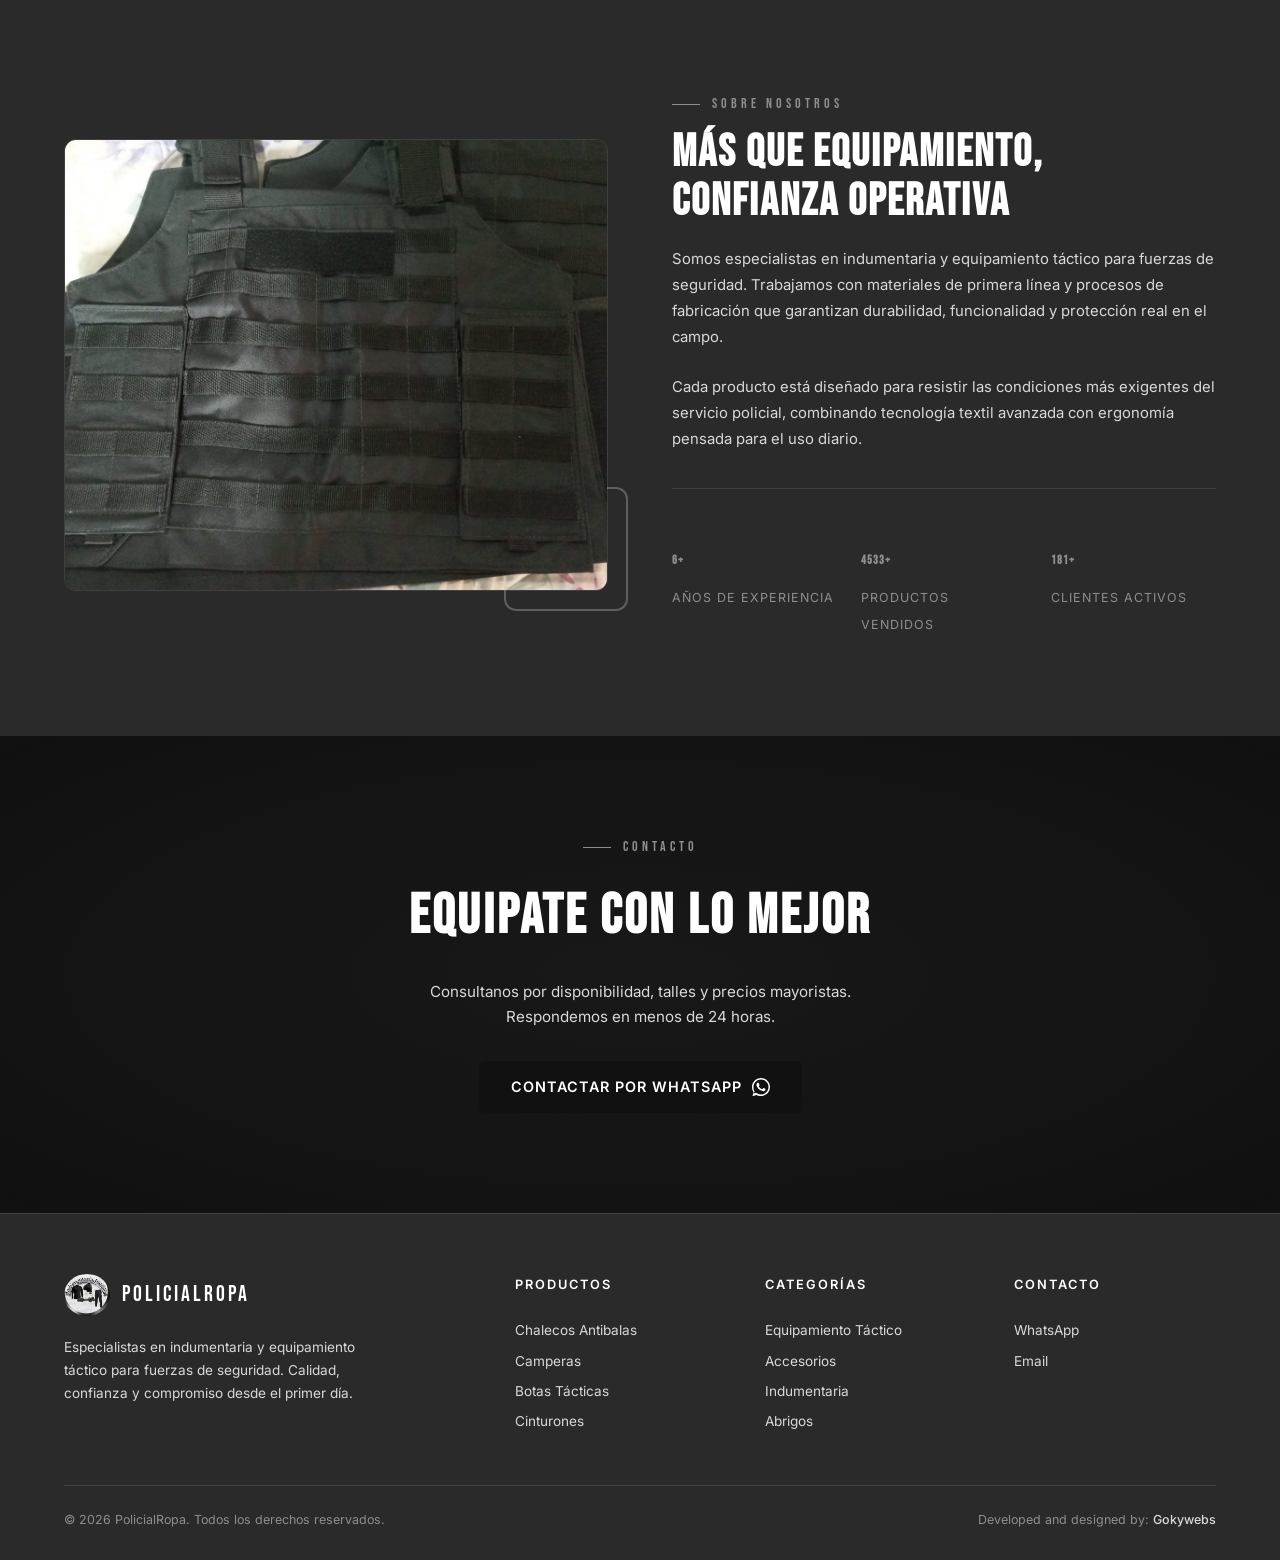
==== commit 8136542b: "hero" ====
--- a/index.html
+++ b/index.html
@@ -73,7 +73,7 @@
       </div>
       <div class="hero-image">
         <div class="hero-image-frame">
-          <img src="images/chaleco2.jpeg" alt="Equipamiento táctico policial - Chaleco táctico profesional" width="600" height="700">
+          <img src="images/hero.jpg" alt="Equipamiento táctico policial - Chaleco táctico profesional" width="600" height="700">
           <div class="hero-image-overlay"></div>
         </div>
         <div class="hero-image-badge">
